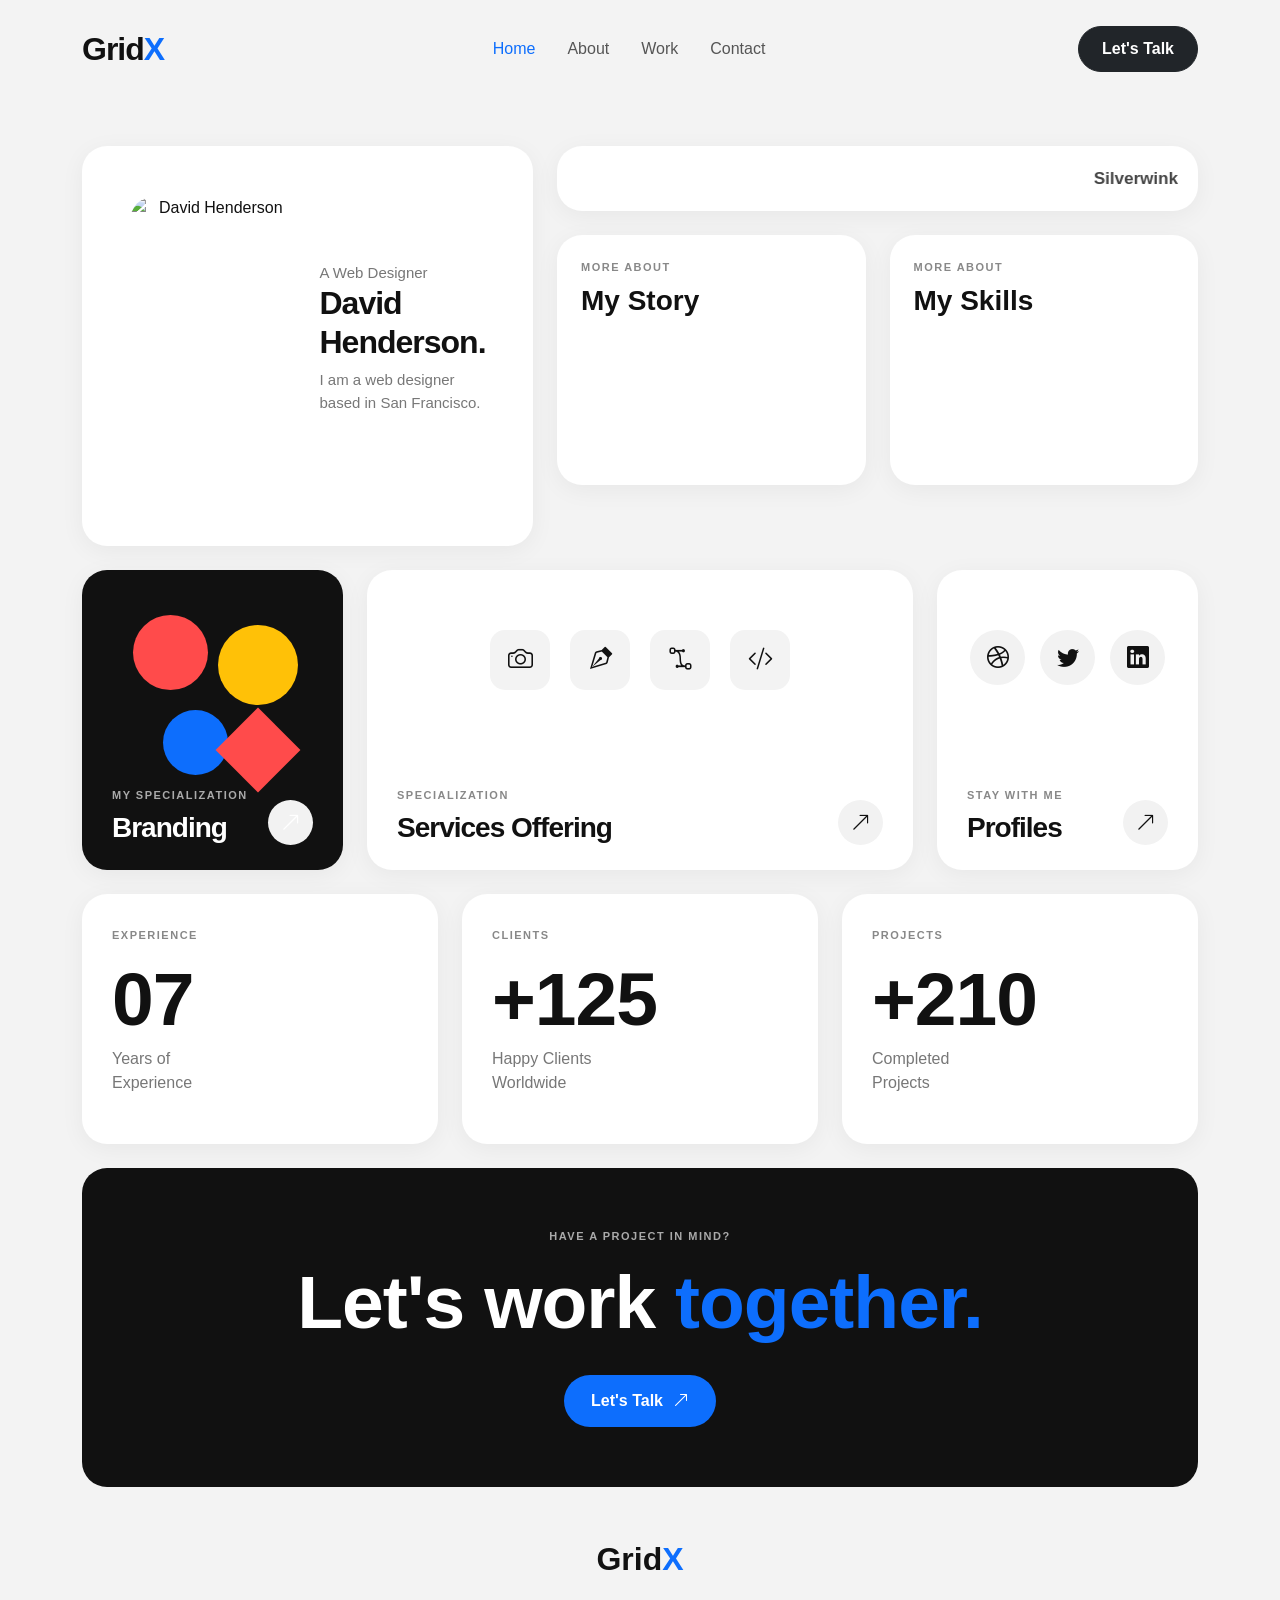
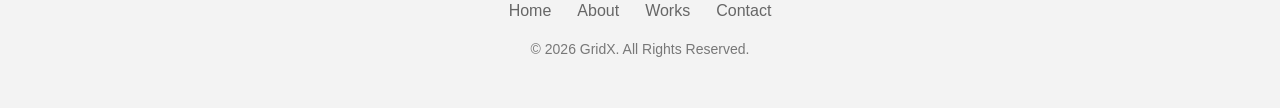
==== Index.HTML @ ff8629de "Initial commit" ====
<!DOCTYPE html>
<html lang="en">
    
    <head>
        <meta charset="UTF-8">
        <meta name="viewport" content="width=device-width, initial-scale=1.0">
        
        <title>GridX Portfolio</title>
        
        <link href="https://cdn.jsdelivr.net/npm/bootstrap@5.3.8/dist/css/bootstrap.min.css" rel="stylesheet">
        
        <link rel="stylesheet" href="https://cdn.jsdelivr.net/npm/bootstrap-icons@1.11.3/font/bootstrap-icons.min.css">
        
        <link rel="stylesheet" href="./myallcss.css">

        
        
    </head>
    
<body>

    <nav class="navbar navbar-expand-lg bg-transparent">
        <div class="container">

            <a class="navbar-brand fw-bold fs-3" href="#">
                Grid<span class="text-primary">X</span>
            </a>

            <button class="navbar-toggler" type="button" data-bs-toggle="collapse"
                data-bs-target="#navbarSupportedContent" aria-controls="navbarSupportedContent"
                aria-expanded="false" aria-label="Toggle navigation">

                <span class="navbar-toggler-icon"></span>

            </button>

            <div class="collapse navbar-collapse" id="navbarSupportedContent">

                <ul class="navbar-nav mx-auto mb-2 mb-lg-0">

                    <li class="nav-item">
                        <a class="nav-link active" href="./HOME_1.HTML">Home</a>
                    </li>

                    <li class="nav-item">
                        <a class="nav-link" href="./about.html">About</a>
                    </li>

                    <li class="nav-item">
                        <a class="nav-link" href="./WORKS.HTML">Work</a>
                    </li>

                    <li class="nav-item">
                        <a class="nav-link" href="#contact">Contact</a>
                    </li>

                </ul>

                <a href="#contact" class="btn btn-dark">
                    Let's Talk
                </a>

            </div>
        </div>
    </nav>

    <main>

        <section id="home" class="container mt-5">

            <div class="row g-4">

                <div class="col-12 col-lg-5">

                    <div class="profile-card rounded-5 p-4 p-lg-5 h-100">

                        <div class="row align-items-center">

                            <div class="col-12 col-md-6 text-center">

                                <img src="..//Images_for_website/profile.jpg"
                                    class="img-fluid rounded-5"
                                    alt="David Henderson">

                            </div>

                            <div class="col-12 col-md-6 mt-4 mt-md-0">

                                <p class="m-0">
                                    A Web Designer
                                </p>

                                <h2 class="m-0">
                                    David<br>
                                    Henderson.
                                </h2>

                                <p class="mt-2">
                                    I am a web designer based
                                    in San Francisco.
                                </p>

                            </div>

                        </div>

                    </div>

                </div>

                <div class="col-12 col-lg-7">

                    <div class="row g-4">

                        <div class="col-12">

                            <div class="marquee-card bg-white p-3 rounded-5">

                                <marquee>
                                    Silverwink IT Training Institute
                                </marquee>

                            </div>

                        </div>

                        <div class="col-12 col-md-6">

                            <div class="about-card bg-white rounded-5 p-4 h-100">

                                <p class="small-heading">
                                    MORE ABOUT
                                </p>

                                <h3>
                                    My Story
                                </h3>

                            </div>

                        </div>

                        <div class="col-12 col-md-6">

                            <div class="about-card bg-white rounded-5 p-4 h-100">

                                <p class="small-heading">
                                    MORE ABOUT
                                </p>

                                <h3>
                                    My Skills
                                </h3>

                            </div>

                        </div>

                    </div>

                </div>

            </div>

        </section>

        <section id="works" class="container mt-4">

            <div class="row g-4">

                <div class="col-12 col-md-6 col-lg-3">

                    <div class="grid-card branding-card h-100">

                        <div class="brand-shape">

                            <div class="red-circle"></div>
                            <div class="yellow-shape"></div>
                            <div class="blue-circle"></div>
                            <div class="red-shape"></div>

                        </div>

                        <div class="card-bottom">

                            <div>

                                <p class="small-heading">
                                    MY SPECIALIZATION
                                </p>

                                <h2>
                                    Branding
                                </h2>

                            </div>

                            <a href="#" class="small-arrow">
                                <i class="bi bi-arrow-up-right"></i>
                            </a>

                        </div>

                    </div>

                </div>

                <div class="col-12 col-md-6 col-lg-6">

                    <div class="grid-card services-card h-100">

                        <div class="service-icons">

                            <div class="service-icon">
                                <i class="bi bi-camera"></i>
                            </div>

                            <div class="service-icon">
                                <i class="bi bi-vector-pen"></i>
                            </div>

                            <div class="service-icon">
                                <i class="bi bi-bezier2"></i>
                            </div>

                            <div class="service-icon">
                                <i class="bi bi-code-slash"></i>
                            </div>

                        </div>

                        <div class="card-bottom">

                            <div>

                                <p class="small-heading">
                                    SPECIALIZATION
                                </p>

                                <h2>
                                    Services Offering
                                </h2>

                            </div>

                            <a href="#" class="small-arrow">
                                <i class="bi bi-arrow-up-right"></i>
                            </a>

                        </div>

                    </div>

                </div>

                <div class="col-12 col-md-6 col-lg-3">

                    <div class="grid-card profiles-card h-100">

                        <div class="social-icons">

                            <a href="#">
                                <i class="bi bi-dribbble"></i>
                            </a>

                            <a href="#">
                                <i class="bi bi-twitter"></i>
                            </a>

                            <a href="#">
                                <i class="bi bi-linkedin"></i>
                            </a>

                        </div>

                        <div class="card-bottom">

                            <div>

                                <p class="small-heading">
                                    STAY WITH ME
                                </p>

                                <h2>
                                    Profiles
                                </h2>

                            </div>

                            <a href="#" class="small-arrow">
                                <i class="bi bi-arrow-up-right"></i>
                            </a>

                        </div>

                    </div>

                </div>

            </div>

        </section>

        <section id="about" class="container mt-4">

            <div class="row g-4">

                <div class="col-12 col-md-4">

                    <div class="grid-card information-card h-100">

                        <p class="small-heading">
                            EXPERIENCE
                        </p>

                        <h2>
                            07
                        </h2>

                        <p>
                            Years of<br>
                            Experience
                        </p>

                    </div>

                </div>

                <div class="col-12 col-md-4">

                    <div class="grid-card information-card h-100">

                        <p class="small-heading">
                            CLIENTS
                        </p>

                        <h2>
                            +125
                        </h2>

                        <p>
                            Happy Clients<br>
                            Worldwide
                        </p>

                    </div>

                </div>

                <div class="col-12 col-md-4">

                    <div class="grid-card information-card h-100">

                        <p class="small-heading">
                            PROJECTS
                        </p>

                        <h2>
                            +210
                        </h2>

                        <p>
                            Completed<br>
                            Projects
                        </p>

                    </div>

                </div>

            </div>

        </section>

        <section id="contact" class="container contact-section mt-4">

            <div class="contact-card">

                <p class="small-heading">
                    HAVE A PROJECT IN MIND?
                </p>

                <h2>
                    Let's work
                    <span>together.</span>
                </h2>

                <a href="mailto:hello@example.com" class="talk-btn">

                    Let's Talk

                    <i class="bi bi-arrow-up-right"></i>

                </a>

            </div>

        </section>

        <footer class="container text-center py-5">

            <div class="footer-logo fs-2 fw-bold">
                Grid<span>X</span>
            </div>

            <div class="footer-links my-3">

                <a href="#home" class="mx-2">
                    Home
                </a>

                <a href="#about" class="mx-2">
                    About
                </a>

                <a href="#works" class="mx-2">
                    Works
                </a>

                <a href="#contact" class="mx-2">
                    Contact
                </a>

            </div>

            <p>
                © 2026 GridX. All Rights Reserved.
            </p>

        </footer>

    </main>

    <script src="https://ajax.googleapis.com/ajax/libs/jquery/3.7.1/jquery.min.js"></script>

    <script src="https://cdn.jsdelivr.net/npm/bootstrap@5.3.8/dist/js/bootstrap.bundle.min.js"></script>

</body>

</html>
---- myallcss.css ----
* {
    margin: 0;
    padding: 0;
    box-sizing: border-box;
}

html {
    scroll-behavior: smooth;
}

body {
    background: #f3f3f3;
    color: #111;
    font-family: Arial, Helvetica, sans-serif;
    overflow-x: hidden;
}

a {
    text-decoration: none;
    color: inherit;
}

img {
    max-width: 100%;
    height: auto;
    display: block;
}

.navbar {
    padding: 20px 0;
}

.navbar-brand {
    color: #111;
    font-size: 32px !important;
    letter-spacing: -1px;
}

.navbar-brand span {
    color: #0d6efd;
}

.nav-link {
    color: #555;
    font-weight: 500;
    margin: 0 8px;
    transition: 0.3s ease;
}

.nav-link:hover,
.nav-link.active {
    color: #0d6efd !important;
}

.navbar-toggler {
    border: none;
    box-shadow: none !important;
}

.btn-dark {
    border-radius: 50px;
    padding: 10px 23px;
    font-weight: 600;
    transition: 0.3s ease;
}

.btn-dark:hover {
    transform: translateY(-2px);
}

.rounded-5 {
    border-radius: 25px !important;
}

h1 {
    font-size: clamp(38px, 4vw, 55px);
    font-weight: 700;
    line-height: 0.95;
    letter-spacing: -2px;
}

h2 {
    font-weight: 700;
    letter-spacing: -1px;
}

h3 {
    font-weight: 700;
}

.profile-card {
    min-height: 400px;
    background: #fff;
    display: flex;
    align-items: center;
    overflow: hidden;
    box-shadow: 0 5px 25px rgba(0, 0, 0, 0.05);
    transition: 0.3s ease;
}

.profile-card:hover {
    transform: translateY(-5px);
    box-shadow: 0 15px 35px rgba(0, 0, 0, 0.09);
}

.profile-card img {
    width: 100%;
    height: 300px;
    object-fit: cover;
    border-radius: 25px;
}

.profile-card p {
    font-size: 15px;
    line-height: 1.5;
    color: #777;
}

.profile-card h1 {
    color: #111;
}

.marquee-card {
    min-height: 65px;
    display: flex;
    align-items: center;
    overflow: hidden;
    box-shadow: 0 5px 25px rgba(0, 0, 0, 0.05);
    transition: 0.3s ease;
}

.marquee-card:hover {
    transform: translateY(-3px);
}

.marquee-card marquee {
    font-size: 17px;
    font-weight: 600;
    color: #444;
}

.about-card {
    position: relative;
    min-height: 250px;
    background: #fff;
    box-shadow: 0 5px 25px rgba(0, 0, 0, 0.05);
    transition: 0.3s ease;
}

.about-card:hover {
    transform: translateY(-5px);
    box-shadow: 0 15px 35px rgba(0, 0, 0, 0.09);
}

.about-card h3 {
    font-size: 28px;
    margin-bottom: 15px;
}

.about-card p.text-muted {
    font-size: 14px;
    line-height: 1.6;
}

.small-heading {
    font-size: 11px;
    font-weight: 600;
    letter-spacing: 1.5px;
    color: #888;
    margin-bottom: 8px;
}

.grid-card {
    position: relative;
    width: 100%;
    min-height: 300px;
    background: #fff;
    border-radius: 25px;
    padding: 30px;
    overflow: hidden;
    box-shadow: 0 5px 25px rgba(0, 0, 0, 0.05);
    transition: transform 0.3s ease, box-shadow 0.3s ease;
}

.grid-card:hover {
    transform: translateY(-5px);
    box-shadow: 0 15px 35px rgba(0, 0, 0, 0.1);
}

.card-bottom {
    position: absolute;
    left: 30px;
    right: 30px;
    bottom: 25px;
    display: flex;
    align-items: flex-end;
    justify-content: space-between;
    gap: 15px;
}

.card-bottom h2 {
    margin: 0;
    font-size: 28px;
}

.small-arrow {
    width: 45px;
    height: 45px;
    flex-shrink: 0;
    display: flex;
    align-items: center;
    justify-content: center;
    border-radius: 50%;
    background: #f2f2f2;
    font-size: 20px;
    transition: 0.3s ease;
}

.small-arrow:hover {
    background: #0d6efd;
    color: #fff;
    transform: rotate(45deg);
}

.branding-card {
    background: #111;
    color: #fff;
}

.branding-card .small-heading {
    color: #aaa;
}

.brand-shape {
    position: absolute;
    width: 180px;
    height: 180px;
    top: 35px;
    left: 50%;
    transform: translateX(-50%);
}

.red-circle {
    position: absolute;
    width: 75px;
    height: 75px;
    background: #ff4b4b;
    border-radius: 50%;
    left: 10px;
    top: 10px;
}

.yellow-shape {
    position: absolute;
    width: 80px;
    height: 80px;
    background: #ffc107;
    border-radius: 50%;
    right: 5px;
    top: 20px;
}

.blue-circle {
    position: absolute;
    width: 65px;
    height: 65px;
    background: #0d6efd;
    border-radius: 50%;
    left: 40px;
    bottom: 10px;
}

.red-shape {
    position: absolute;
    width: 60px;
    height: 60px;
    background: #ff4b4b;
    transform: rotate(45deg);
    right: 15px;
    bottom: 5px;
}

.services-card {
    background: #fff;
}

.service-icons {
    display: flex;
    align-items: center;
    justify-content: center;
    gap: 20px;
    margin-top: 30px;
}

.service-icon {
    width: 60px;
    height: 60px;
    display: flex;
    align-items: center;
    justify-content: center;
    border-radius: 15px;
    background: #f3f3f3;
    font-size: 25px;
    transition: 0.3s ease;
}

.service-icon:hover {
    background: #0d6efd;
    color: #fff;
    transform: translateY(-5px);
}

.profiles-card {
    background: #fff;
}

.social-icons {
    display: flex;
    justify-content: center;
    gap: 15px;
    margin-top: 30px;
}

.social-icons a {
    width: 55px;
    height: 55px;
    display: flex;
    align-items: center;
    justify-content: center;
    border-radius: 50%;
    background: #f2f2f2;
    font-size: 22px;
    transition: 0.3s ease;
}

.social-icons a:hover {
    background: #0d6efd;
    color: #fff;
    transform: translateY(-5px);
}

.information-card {
    min-height: 250px;
    display: flex;
    flex-direction: column;
    justify-content: center;
}

.information-card h2 {
    font-size: clamp(50px, 6vw, 75px);
    line-height: 1;
    margin: 10px 0;
}

.information-card p:last-child {
    color: #777;
    font-size: 16px;
    line-height: 1.5;
}

.contact-section {
    margin-top: 30px;
}

.contact-card {
    background: #111;
    color: #fff;
    border-radius: 25px;
    padding: 60px 50px;
    text-align: center;
}

.contact-card .small-heading {
    color: #aaa;
}

.contact-card h2 {
    font-size: clamp(42px, 6vw, 75px);
    line-height: 1;
    margin: 20px 0 35px;
}

.contact-card h2 span {
    color: #0d6efd;
}

.talk-btn {
    display: inline-flex;
    align-items: center;
    justify-content: center;
    gap: 10px;
    padding: 14px 27px;
    background: #0d6efd;
    color: #fff;
    border-radius: 50px;
    font-weight: 600;
    transition: 0.3s ease;
}

.talk-btn:hover {
    background: #fff;
    color: #111;
    transform: translateY(-3px);
}

.talk-btn i {
    transition: 0.3s ease;
}

.talk-btn:hover i {
    transform: rotate(45deg);
}

footer {
    color: #777;
}

.footer-logo {
    color: #111;
}

.footer-logo span {
    color: #0d6efd;
}

.footer-links {
    display: flex;
    justify-content: center;
    flex-wrap: wrap;
    gap: 10px;
}

.footer-links a {
    color: #666;
    transition: 0.3s ease;
}

.footer-links a:hover {
    color: #0d6efd;
}

footer p {
    margin: 0;
    font-size: 14px;
}

@media (max-width: 991px) {

    .navbar {
        padding: 15px 0;
    }

    .navbar-nav {
        text-align: center;
        margin-top: 15px;
    }

    .navbar .btn-dark {
        display: block;
        width: fit-content;
        margin: 10px auto;
    }

    .profile-card {
        min-height: 380px;
    }

    .grid-card {
        min-height: 280px;
    }
}

@media (max-width: 767px) {

    .container {
        padding-left: 15px;
        padding-right: 15px;
    }

    .navbar-brand {
        font-size: 28px !important;
    }

    .profile-card {
        min-height: auto;
        padding: 25px !important;
    }

    .profile-card img {
        height: 280px;
    }

    .profile-card h1 {
        font-size: 40px;
    }

    .profile-card .col-12.col-md-6:last-child {
        margin-top: 25px;
    }

    .about-card {
        min-height: 220px;
    }

    .grid-card {
        min-height: 270px;
        padding: 25px;
    }

    .card-bottom {
        left: 25px;
        right: 25px;
        bottom: 22px;
    }

    .card-bottom h2 {
        font-size: 24px;
    }

    .service-icons {
        gap: 12px;
    }

    .service-icon {
        width: 52px;
        height: 52px;
        font-size: 21px;
    }

    .contact-card {
        padding: 45px 25px;
    }

    .contact-card h2 {
        font-size: 42px;
    }
}

@media (max-width: 480px) {

    .profile-card img {
        height: 230px;
    }

    .profile-card h1 {
        font-size: 34px;
    }

    .profile-card p {
        font-size: 14px;
    }

    .marquee-card marquee {
        font-size: 15px;
    }

    .service-icons {
        flex-wrap: wrap;
        gap: 10px;
    }

    .service-icon {
        width: 48px;
        height: 48px;
        font-size: 19px;
    }

    .social-icons {
        gap: 10px;
    }

    .social-icons a {
        width: 48px;
        height: 48px;
        font-size: 19px;
    }

    .contact-card h2 {
        font-size: 36px;
    }

    .talk-btn {
        padding: 12px 22px;
    }
}
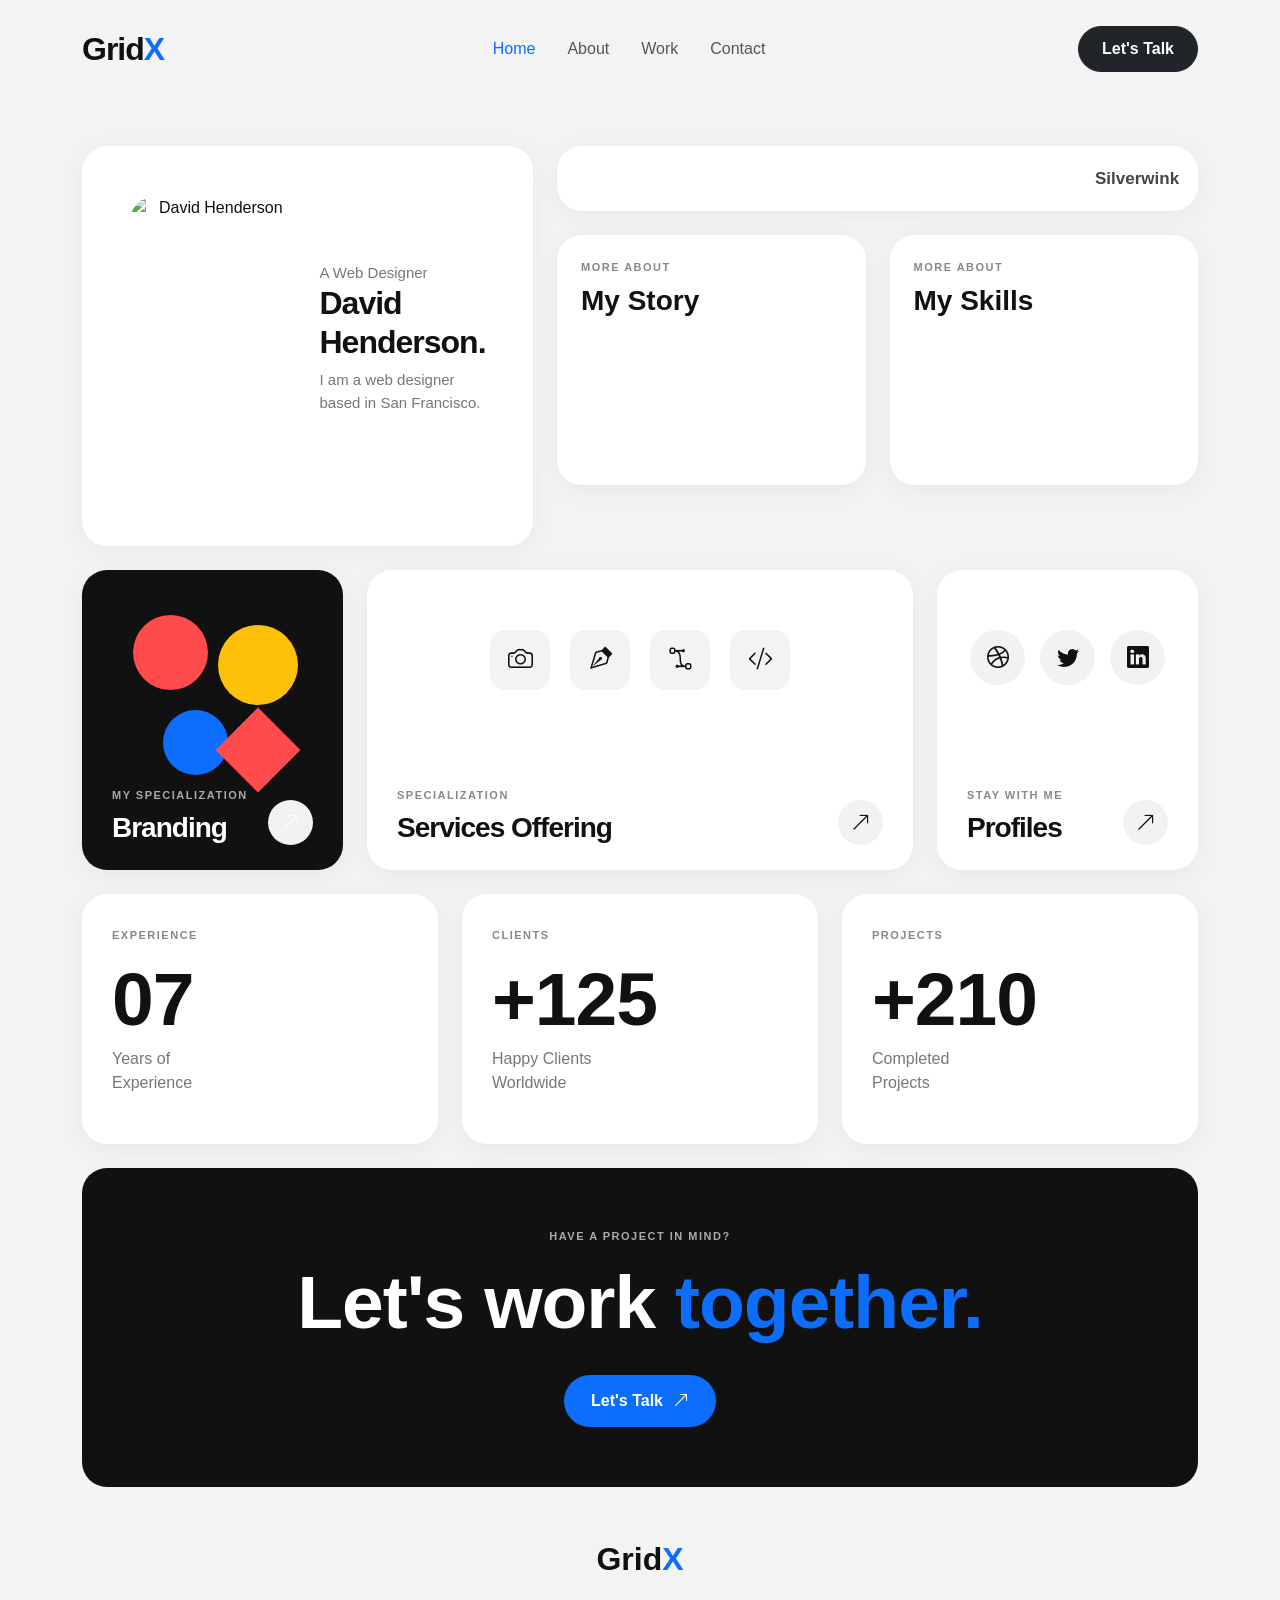
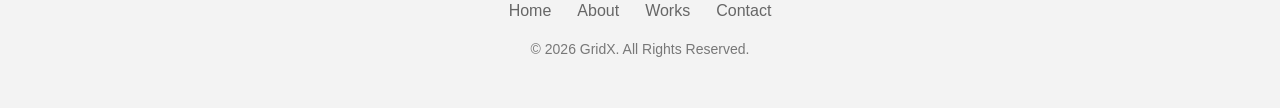
==== commit d2cb148a: "modified" ====
--- a/Index.HTML
+++ b/Index.HTML
@@ -11,7 +11,7 @@
         
         <link rel="stylesheet" href="https://cdn.jsdelivr.net/npm/bootstrap-icons@1.11.3/font/bootstrap-icons.min.css">
         
-        <link rel="stylesheet" href="./myallcss.css">
+        <link rel="stylesheet" href=".//css/myallcss.css">
 
         
         
@@ -39,15 +39,15 @@
                 <ul class="navbar-nav mx-auto mb-2 mb-lg-0">
 
                     <li class="nav-item">
-                        <a class="nav-link active" href="./HOME_1.HTML">Home</a>
+                        <a class="nav-link active" href="./Index.HTML">Home</a>
                     </li>
 
                     <li class="nav-item">
-                        <a class="nav-link" href="./about.html">About</a>
+                        <a class="nav-link" href="./HTML/about.html">About</a>
                     </li>
 
                     <li class="nav-item">
-                        <a class="nav-link" href="./WORKS.HTML">Work</a>
+                        <a class="nav-link" href="./HTML/WORKS.HTML">Work</a>
                     </li>
 
                     <li class="nav-item">
--- a/css/myallcss.css
+++ b/css/myallcss.css
@@ -0,0 +1,585 @@
+* {
+    margin: 0;
+    padding: 0;
+    box-sizing: border-box;
+}
+
+html {
+    scroll-behavior: smooth;
+}
+
+body {
+    background: #f3f3f3;
+    color: #111;
+    font-family: Arial, Helvetica, sans-serif;
+    overflow-x: hidden;
+}
+
+a {
+    text-decoration: none;
+    color: inherit;
+}
+
+img {
+    max-width: 100%;
+    height: auto;
+    display: block;
+}
+
+.navbar {
+    padding: 20px 0;
+}
+
+.navbar-brand {
+    color: #111;
+    font-size: 32px !important;
+    letter-spacing: -1px;
+}
+
+.navbar-brand span {
+    color: #0d6efd;
+}
+
+.nav-link {
+    color: #555;
+    font-weight: 500;
+    margin: 0 8px;
+    transition: 0.3s ease;
+}
+
+.nav-link:hover,
+.nav-link.active {
+    color: #0d6efd !important;
+}
+
+.navbar-toggler {
+    border: none;
+    box-shadow: none !important;
+}
+
+.btn-dark {
+    border-radius: 50px;
+    padding: 10px 23px;
+    font-weight: 600;
+    transition: 0.3s ease;
+}
+
+.btn-dark:hover {
+    transform: translateY(-2px);
+}
+
+.rounded-5 {
+    border-radius: 25px !important;
+}
+
+h1 {
+    font-size: clamp(38px, 4vw, 55px);
+    font-weight: 700;
+    line-height: 0.95;
+    letter-spacing: -2px;
+}
+
+h2 {
+    font-weight: 700;
+    letter-spacing: -1px;
+}
+
+h3 {
+    font-weight: 700;
+}
+
+.profile-card {
+    min-height: 400px;
+    background: #fff;
+    display: flex;
+    align-items: center;
+    overflow: hidden;
+    box-shadow: 0 5px 25px rgba(0, 0, 0, 0.05);
+    transition: 0.3s ease;
+}
+
+.profile-card:hover {
+    transform: translateY(-5px);
+    box-shadow: 0 15px 35px rgba(0, 0, 0, 0.09);
+}
+
+.profile-card img {
+    width: 100%;
+    height: 300px;
+    object-fit: cover;
+    border-radius: 25px;
+}
+
+.profile-card p {
+    font-size: 15px;
+    line-height: 1.5;
+    color: #777;
+}
+
+.profile-card h1 {
+    color: #111;
+}
+
+.marquee-card {
+    min-height: 65px;
+    display: flex;
+    align-items: center;
+    overflow: hidden;
+    box-shadow: 0 5px 25px rgba(0, 0, 0, 0.05);
+    transition: 0.3s ease;
+}
+
+.marquee-card:hover {
+    transform: translateY(-3px);
+}
+
+.marquee-card marquee {
+    font-size: 17px;
+    font-weight: 600;
+    color: #444;
+}
+
+.about-card {
+    position: relative;
+    min-height: 250px;
+    background: #fff;
+    box-shadow: 0 5px 25px rgba(0, 0, 0, 0.05);
+    transition: 0.3s ease;
+}
+
+.about-card:hover {
+    transform: translateY(-5px);
+    box-shadow: 0 15px 35px rgba(0, 0, 0, 0.09);
+}
+
+.about-card h3 {
+    font-size: 28px;
+    margin-bottom: 15px;
+}
+
+.about-card p.text-muted {
+    font-size: 14px;
+    line-height: 1.6;
+}
+
+.small-heading {
+    font-size: 11px;
+    font-weight: 600;
+    letter-spacing: 1.5px;
+    color: #888;
+    margin-bottom: 8px;
+}
+
+.grid-card {
+    position: relative;
+    width: 100%;
+    min-height: 300px;
+    background: #fff;
+    border-radius: 25px;
+    padding: 30px;
+    overflow: hidden;
+    box-shadow: 0 5px 25px rgba(0, 0, 0, 0.05);
+    transition: transform 0.3s ease, box-shadow 0.3s ease;
+}
+
+.grid-card:hover {
+    transform: translateY(-5px);
+    box-shadow: 0 15px 35px rgba(0, 0, 0, 0.1);
+}
+
+.card-bottom {
+    position: absolute;
+    left: 30px;
+    right: 30px;
+    bottom: 25px;
+    display: flex;
+    align-items: flex-end;
+    justify-content: space-between;
+    gap: 15px;
+}
+
+.card-bottom h2 {
+    margin: 0;
+    font-size: 28px;
+}
+
+.small-arrow {
+    width: 45px;
+    height: 45px;
+    flex-shrink: 0;
+    display: flex;
+    align-items: center;
+    justify-content: center;
+    border-radius: 50%;
+    background: #f2f2f2;
+    font-size: 20px;
+    transition: 0.3s ease;
+}
+
+.small-arrow:hover {
+    background: #0d6efd;
+    color: #fff;
+    transform: rotate(45deg);
+}
+
+.branding-card {
+    background: #111;
+    color: #fff;
+}
+
+.branding-card .small-heading {
+    color: #aaa;
+}
+
+.brand-shape {
+    position: absolute;
+    width: 180px;
+    height: 180px;
+    top: 35px;
+    left: 50%;
+    transform: translateX(-50%);
+}
+
+.red-circle {
+    position: absolute;
+    width: 75px;
+    height: 75px;
+    background: #ff4b4b;
+    border-radius: 50%;
+    left: 10px;
+    top: 10px;
+}
+
+.yellow-shape {
+    position: absolute;
+    width: 80px;
+    height: 80px;
+    background: #ffc107;
+    border-radius: 50%;
+    right: 5px;
+    top: 20px;
+}
+
+.blue-circle {
+    position: absolute;
+    width: 65px;
+    height: 65px;
+    background: #0d6efd;
+    border-radius: 50%;
+    left: 40px;
+    bottom: 10px;
+}
+
+.red-shape {
+    position: absolute;
+    width: 60px;
+    height: 60px;
+    background: #ff4b4b;
+    transform: rotate(45deg);
+    right: 15px;
+    bottom: 5px;
+}
+
+.services-card {
+    background: #fff;
+}
+
+.service-icons {
+    display: flex;
+    align-items: center;
+    justify-content: center;
+    gap: 20px;
+    margin-top: 30px;
+}
+
+.service-icon {
+    width: 60px;
+    height: 60px;
+    display: flex;
+    align-items: center;
+    justify-content: center;
+    border-radius: 15px;
+    background: #f3f3f3;
+    font-size: 25px;
+    transition: 0.3s ease;
+}
+
+.service-icon:hover {
+    background: #0d6efd;
+    color: #fff;
+    transform: translateY(-5px);
+}
+
+.profiles-card {
+    background: #fff;
+}
+
+.social-icons {
+    display: flex;
+    justify-content: center;
+    gap: 15px;
+    margin-top: 30px;
+}
+
+.social-icons a {
+    width: 55px;
+    height: 55px;
+    display: flex;
+    align-items: center;
+    justify-content: center;
+    border-radius: 50%;
+    background: #f2f2f2;
+    font-size: 22px;
+    transition: 0.3s ease;
+}
+
+.social-icons a:hover {
+    background: #0d6efd;
+    color: #fff;
+    transform: translateY(-5px);
+}
+
+.information-card {
+    min-height: 250px;
+    display: flex;
+    flex-direction: column;
+    justify-content: center;
+}
+
+.information-card h2 {
+    font-size: clamp(50px, 6vw, 75px);
+    line-height: 1;
+    margin: 10px 0;
+}
+
+.information-card p:last-child {
+    color: #777;
+    font-size: 16px;
+    line-height: 1.5;
+}
+
+.contact-section {
+    margin-top: 30px;
+}
+
+.contact-card {
+    background: #111;
+    color: #fff;
+    border-radius: 25px;
+    padding: 60px 50px;
+    text-align: center;
+}
+
+.contact-card .small-heading {
+    color: #aaa;
+}
+
+.contact-card h2 {
+    font-size: clamp(42px, 6vw, 75px);
+    line-height: 1;
+    margin: 20px 0 35px;
+}
+
+.contact-card h2 span {
+    color: #0d6efd;
+}
+
+.talk-btn {
+    display: inline-flex;
+    align-items: center;
+    justify-content: center;
+    gap: 10px;
+    padding: 14px 27px;
+    background: #0d6efd;
+    color: #fff;
+    border-radius: 50px;
+    font-weight: 600;
+    transition: 0.3s ease;
+}
+
+.talk-btn:hover {
+    background: #fff;
+    color: #111;
+    transform: translateY(-3px);
+}
+
+.talk-btn i {
+    transition: 0.3s ease;
+}
+
+.talk-btn:hover i {
+    transform: rotate(45deg);
+}
+
+footer {
+    color: #777;
+}
+
+.footer-logo {
+    color: #111;
+}
+
+.footer-logo span {
+    color: #0d6efd;
+}
+
+.footer-links {
+    display: flex;
+    justify-content: center;
+    flex-wrap: wrap;
+    gap: 10px;
+}
+
+.footer-links a {
+    color: #666;
+    transition: 0.3s ease;
+}
+
+.footer-links a:hover {
+    color: #0d6efd;
+}
+
+footer p {
+    margin: 0;
+    font-size: 14px;
+}
+
+@media (max-width: 991px) {
+
+    .navbar {
+        padding: 15px 0;
+    }
+
+    .navbar-nav {
+        text-align: center;
+        margin-top: 15px;
+    }
+
+    .navbar .btn-dark {
+        display: block;
+        width: fit-content;
+        margin: 10px auto;
+    }
+
+    .profile-card {
+        min-height: 380px;
+    }
+
+    .grid-card {
+        min-height: 280px;
+    }
+}
+
+@media (max-width: 767px) {
+
+    .container {
+        padding-left: 15px;
+        padding-right: 15px;
+    }
+
+    .navbar-brand {
+        font-size: 28px !important;
+    }
+
+    .profile-card {
+        min-height: auto;
+        padding: 25px !important;
+    }
+
+    .profile-card img {
+        height: 280px;
+    }
+
+    .profile-card h1 {
+        font-size: 40px;
+    }
+
+    .profile-card .col-12.col-md-6:last-child {
+        margin-top: 25px;
+    }
+
+    .about-card {
+        min-height: 220px;
+    }
+
+    .grid-card {
+        min-height: 270px;
+        padding: 25px;
+    }
+
+    .card-bottom {
+        left: 25px;
+        right: 25px;
+        bottom: 22px;
+    }
+
+    .card-bottom h2 {
+        font-size: 24px;
+    }
+
+    .service-icons {
+        gap: 12px;
+    }
+
+    .service-icon {
+        width: 52px;
+        height: 52px;
+        font-size: 21px;
+    }
+
+    .contact-card {
+        padding: 45px 25px;
+    }
+
+    .contact-card h2 {
+        font-size: 42px;
+    }
+}
+
+@media (max-width: 480px) {
+
+    .profile-card img {
+        height: 230px;
+    }
+
+    .profile-card h1 {
+        font-size: 34px;
+    }
+
+    .profile-card p {
+        font-size: 14px;
+    }
+
+    .marquee-card marquee {
+        font-size: 15px;
+    }
+
+    .service-icons {
+        flex-wrap: wrap;
+        gap: 10px;
+    }
+
+    .service-icon {
+        width: 48px;
+        height: 48px;
+        font-size: 19px;
+    }
+
+    .social-icons {
+        gap: 10px;
+    }
+
+    .social-icons a {
+        width: 48px;
+        height: 48px;
+        font-size: 19px;
+    }
+
+    .contact-card h2 {
+        font-size: 36px;
+    }
+
+    .talk-btn {
+        padding: 12px 22px;
+    }
+}
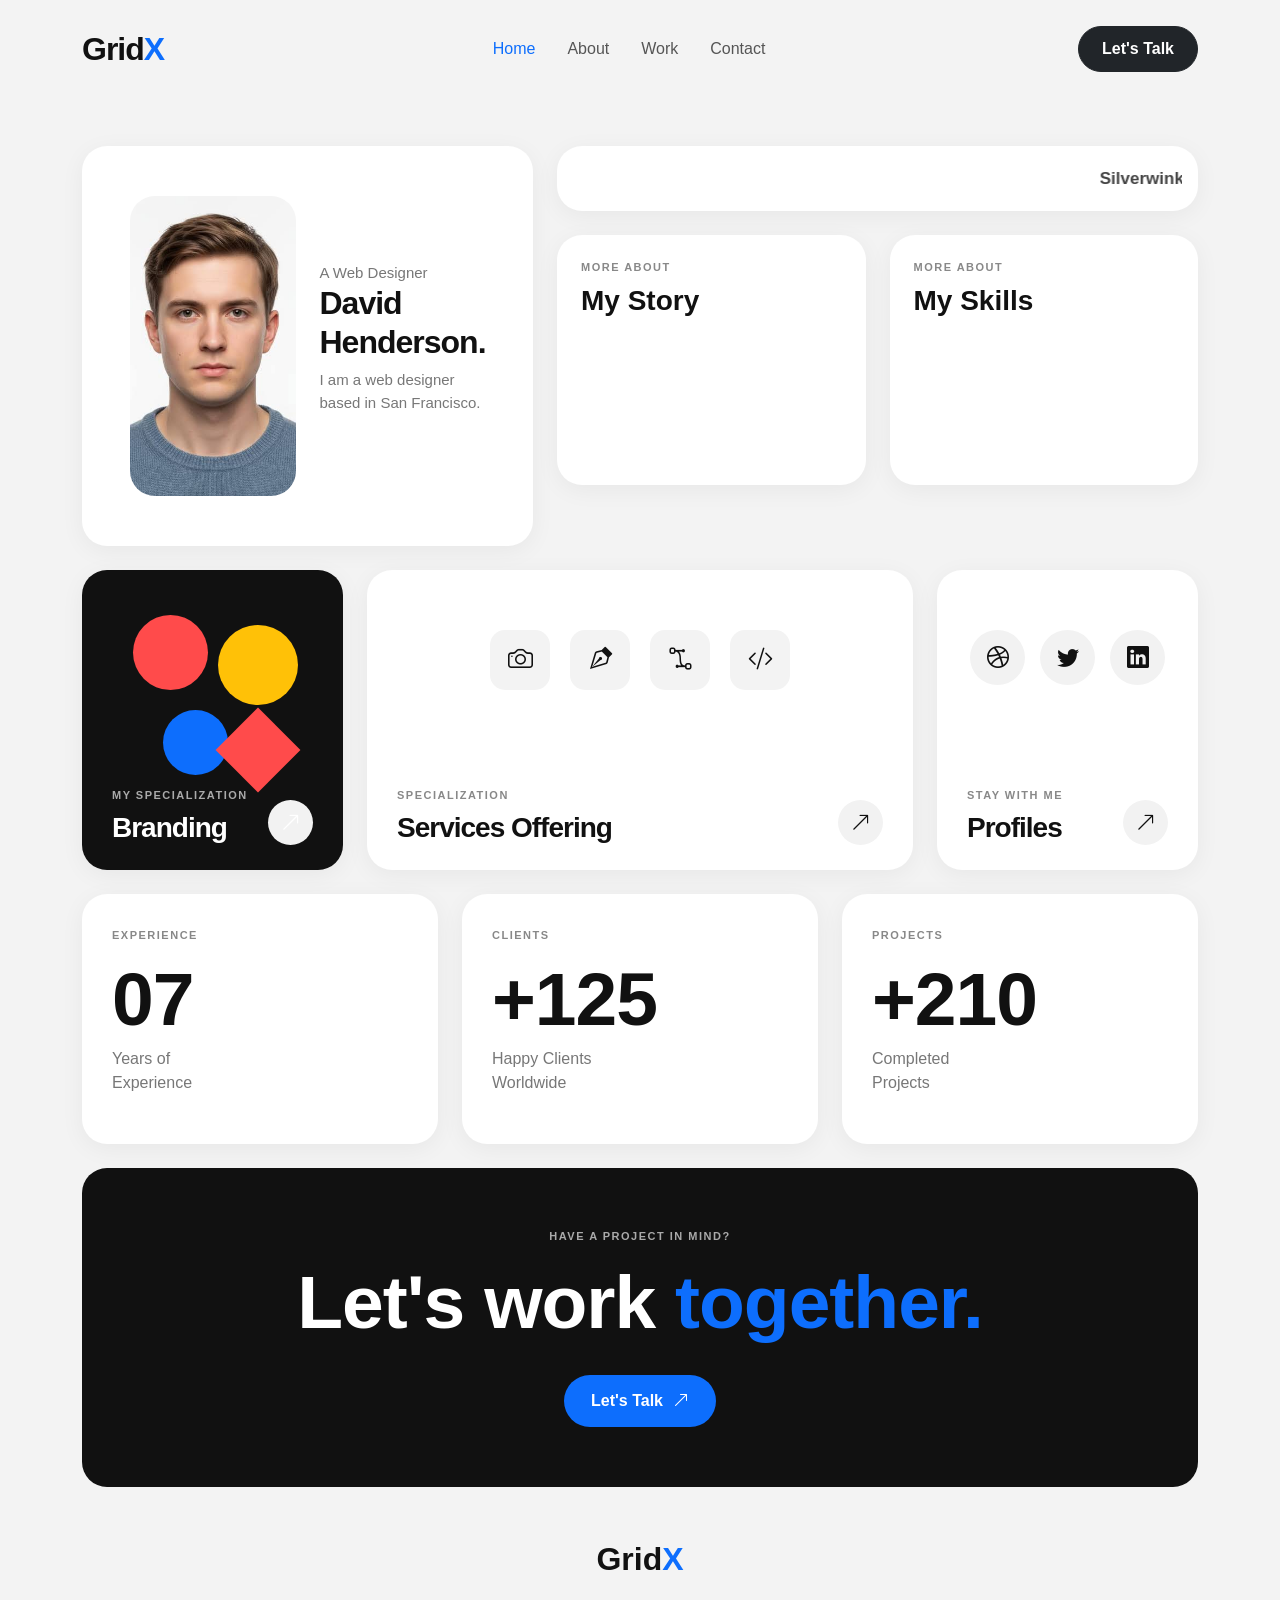
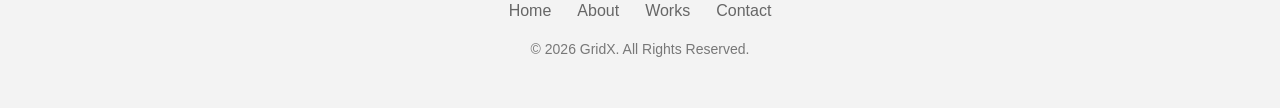
==== commit 1e489e46: "md" ====
--- a/Index.HTML
+++ b/Index.HTML
@@ -78,7 +78,7 @@
 
                             <div class="col-12 col-md-6 text-center">
 
-                                <img src="..//Images_for_website/profile.jpg"
+                                <img src="./profile.jpg"
                                     class="img-fluid rounded-5"
                                     alt="David Henderson">
 
